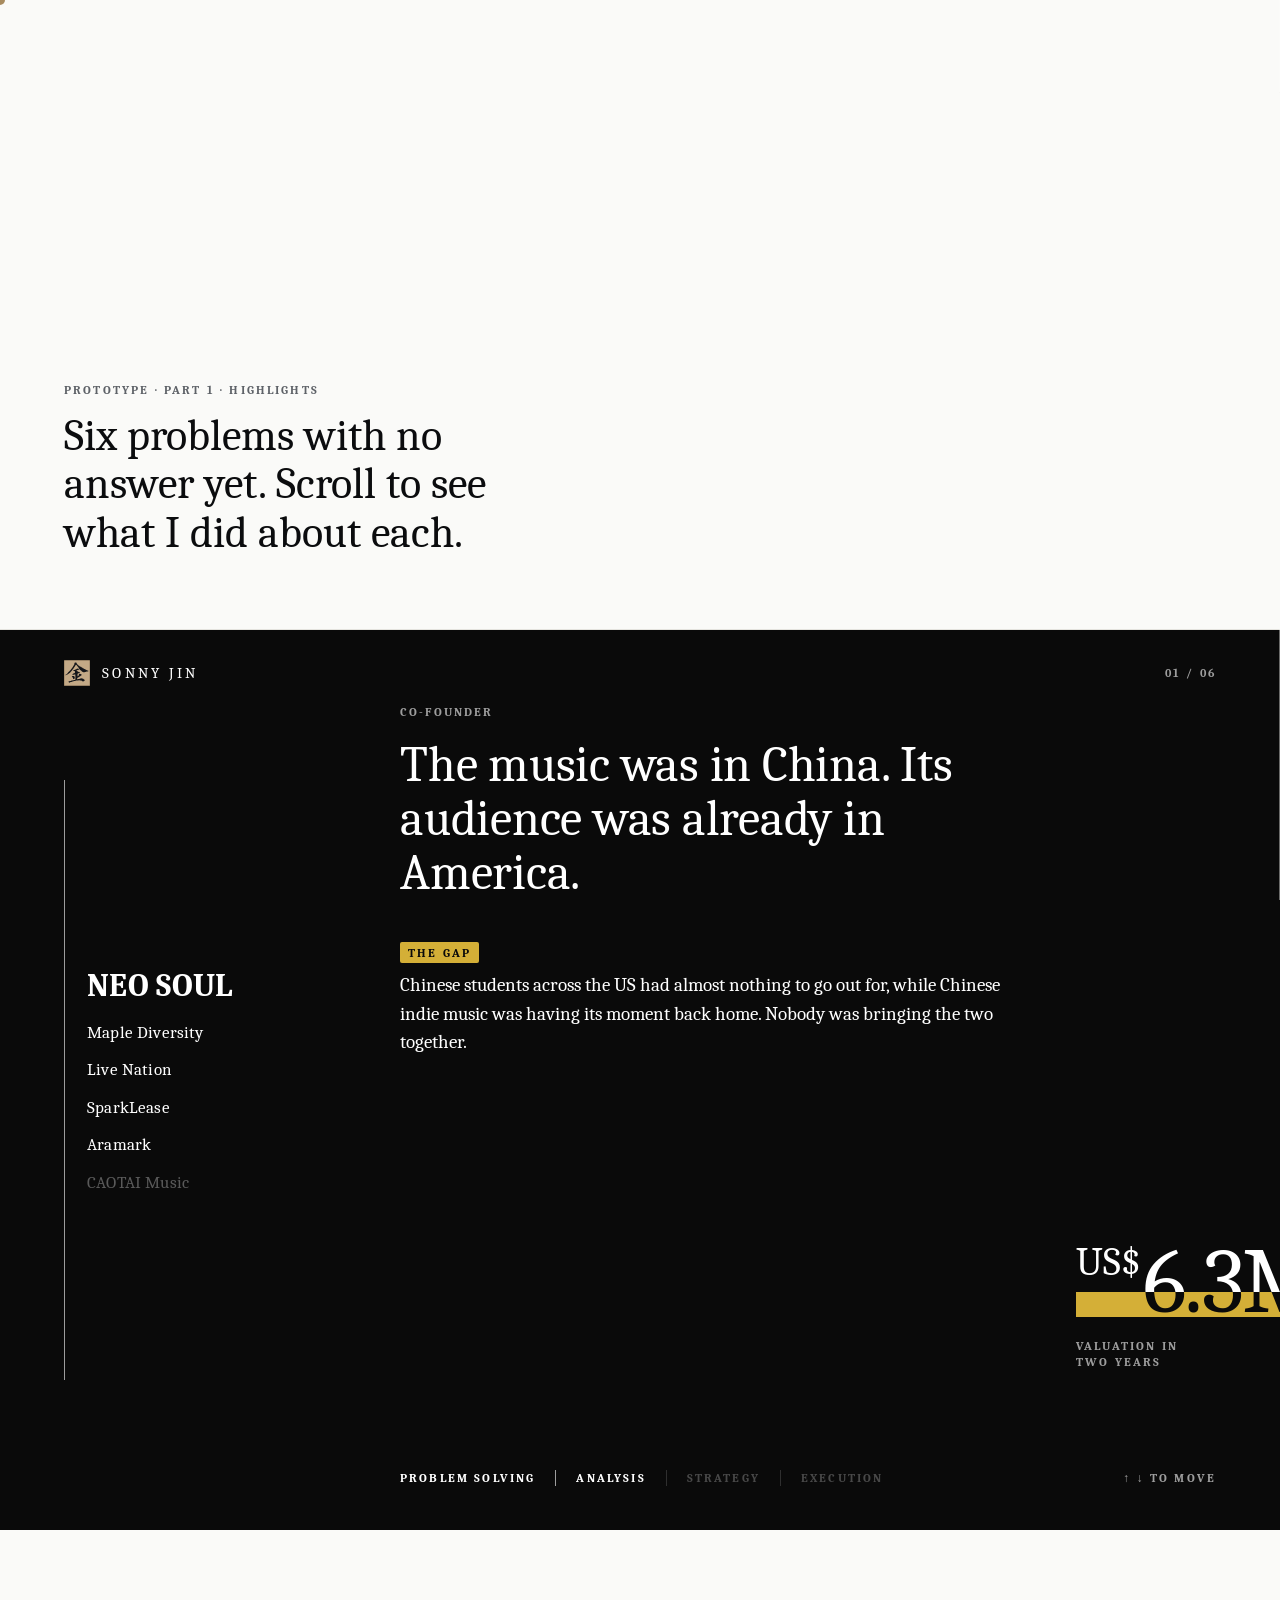
==== design/highlights.html @ 83d4d5f6 "Add build spec, approved prototypes and brand book SPEC.md is the handoff for the v2 build. design/ " ====
<!DOCTYPE html>
<html lang="en"><head><meta charset="utf-8"><meta name="viewport" content="width=device-width,initial-scale=1">
<title>Sonny Jin · Highlights prototype</title>
<style>
@font-face{font-family:Cal;src:url(../fonts/Caladea-Regular.woff2) format("woff2");font-weight:400}
@font-face{font-family:Cal;src:url(../fonts/Caladea-Bold.woff2) format("woff2");font-weight:700}
@font-face{font-family:Kai;src:url(../fonts/LXGWWenKai-sub.woff2) format("woff2")}
:root{--paper:#FAFAF8;--ink:#0B0C0E;--muted:#5E6268;--line:#E4E3DE;--champ:#C3A986;--champ-deep:#A88B5F;
  --bg:#0A0A0A;--fg:#fff;--soft:rgba(255,255,255,.62);--acc:#D4AF37;--accText:#D4AF37;--ease:cubic-bezier(.2,.8,.2,1)}
*{box-sizing:border-box;min-width:0}
html,body{margin:0}
body{background:var(--paper);color:var(--ink);font:16px/1.55 Cal,Georgia,serif;cursor:none}
.caps{font:700 12px/16px Cal;letter-spacing:.18em;text-transform:uppercase}
a{color:inherit}

/* intro strip, so the entry into the highlights can be felt */
.intro{height:70vh;display:flex;flex-direction:column;justify-content:flex-end;padding:0 64px 72px;border-bottom:1px solid var(--line)}
.intro p{margin:0;color:var(--muted)} .intro h2{margin:14px 0 0;font:400 44px/1.1 Cal;max-width:22ch}

/* pinned highlights */
#hl{position:relative;height:1800vh}
.stage{position:sticky;top:0;height:100vh;overflow:hidden;background:var(--bg);color:var(--fg);transition:background .6s var(--ease),color .6s var(--ease)}
.top{position:absolute;left:64px;right:64px;top:30px;display:flex;justify-content:space-between;align-items:center;z-index:3}
.top .brand{display:flex;gap:12px;align-items:center;text-decoration:none}
.top .brand img{width:26px;height:26px} .top .brand span{font:400 15px Cal;letter-spacing:.22em}
.top .count{color:var(--soft)}
.rail{position:absolute;left:64px;top:0;bottom:0;width:270px;display:flex;flex-direction:column;justify-content:center;gap:18px;padding-left:22px;border-left:1px solid var(--soft);margin:150px 0 150px}
.rail button{all:unset;cursor:none;font:400 17px/1.15 Cal;letter-spacing:.01em;opacity:.32;transition:font-size .5s var(--ease),opacity .5s var(--ease);transform-origin:left center}
.rail button.on{opacity:1;font-size:32px;font-weight:700}
.cn{font-family:Kai;font-weight:400;font-size:.82em;letter-spacing:.06em}
.rail button:hover{opacity:.75} .rail button.on:hover{opacity:1}
.body{position:absolute;left:400px;right:64px;top:0;bottom:0}
.story{position:absolute;inset:0;display:grid;grid-template-columns:minmax(0,620px) 1fr;column-gap:56px;align-content:center;padding:96px 0 120px;opacity:0;visibility:hidden;transition:opacity .45s var(--ease),visibility .45s}
.story.on{opacity:1;visibility:visible}
.role{color:var(--soft);margin:0 0 18px;white-space:nowrap}
.hook{margin:0 0 40px;font:400 50px/1.08 Cal;letter-spacing:-.005em}
.beat{margin:0 0 22px;opacity:0;transform:translateY(24px);transition:opacity .6s var(--ease),transform .6s var(--ease)}
.beat.on{opacity:1;transform:none}
.beat .caps{display:inline-block;margin-bottom:8px;background:var(--acc);color:var(--chipText);padding:3px 8px 2px;border-radius:2px;transition:background .6s var(--ease),color .6s var(--ease)}
.beat p{margin:0;font-size:19px;line-height:1.5;max-width:60ch}
.ev{all:unset;cursor:none;display:flex;align-items:center;gap:18px;margin-top:10px;padding:10px 18px 10px 10px;border:1px solid var(--soft);border-radius:2px;opacity:0;transform:translateY(12px);transition:opacity .6s var(--ease) .15s,transform .6s var(--ease) .15s,border-color .3s,background .3s}
.ev.on{opacity:1;transform:none}
.ev .th{display:flex;padding-left:4px}
.ev .th img{width:54px;height:54px;object-fit:cover;border-radius:2px;box-shadow:0 0 0 2px var(--bg);margin-left:-16px;transition:transform .45s var(--ease),margin .45s var(--ease)}
.ev .th img:first-child{margin-left:0;transform:rotate(-6deg)} .ev .th img:nth-child(2){transform:rotate(3deg)} .ev .th img:nth-child(3){transform:rotate(-2deg)}
.ev:hover .th img{margin-left:6px;transform:none} .ev:hover .th img:first-child{margin-left:0}
.ev .tx{display:flex;flex-direction:column;gap:6px}
.ev .go{align-self:flex-start;background:var(--acc);color:var(--chipText);padding:4px 10px 3px;border-radius:2px}
.ev .go .ar{display:inline-block;transition:transform .3s var(--ease)} .ev:hover .go .ar{transform:translateX(5px)}
.ev .ct{font-size:14px;color:var(--soft)}
.ev:hover{border-color:var(--acc)}
.num{align-self:end;padding-bottom:62px;opacity:0;transition:opacity .6s var(--ease)}
.num.on{opacity:1}
.num b{display:block;font:400 clamp(72px,7.2vw,116px)/.9 Cal;letter-spacing:-.02em;color:var(--accText);white-space:nowrap}
.num b small{font-size:.42em;letter-spacing:0;margin-right:.06em;vertical-align:.95em}
.ar{font-family:Arial,Helvetica,sans-serif;font-weight:400}
.num b{display:inline-block!important;background:linear-gradient(transparent 62%,var(--acc) 62%,var(--acc) 92%,transparent 92%)}
.num b>span{display:inline-block;background:linear-gradient(var(--accText) 62%,var(--chipText) 62%,var(--chipText) 92%,var(--accText) 92%);-webkit-background-clip:text;background-clip:text;color:transparent}
.num .caps{display:block;margin-top:14px;color:var(--soft)}
.abil{position:absolute;left:400px;bottom:44px;display:flex;z-index:2}
.abil span{padding:0 20px;border-left:1px solid var(--soft);opacity:.25;transition:opacity .5s var(--ease)}
.abil span:first-child{padding-left:0;border-left:0}
.abil span i{font-style:normal;padding-bottom:4px;border-bottom:2px solid transparent;transition:border-color .5s var(--ease)}
.abil span.lit{opacity:1} .abil span.lit i{border-color:var(--acc)}
.hint{position:absolute;right:64px;bottom:44px;color:var(--soft)}

/* summary */
.summary{min-height:100vh;padding:120px 64px 80px;display:flex;flex-direction:column;justify-content:center}
.summary h2{margin:0;font:400 56px/1.05 Cal}
.summary .sub{margin:16px 0 56px;color:var(--muted);font-size:19px}
.grid{display:grid;grid-template-columns:230px repeat(6,130px);row-gap:22px;align-items:center}
.grid .h{color:var(--muted)} .grid .c{display:flex;justify-content:center}
.dot{width:14px;height:14px;border:1px solid var(--champ-deep);border-radius:2px;transform:scale(.4);opacity:0;transition:transform .5s var(--ease),opacity .5s var(--ease)}
.dot.f{background:var(--champ)}
.summary.in .dot{transform:none;opacity:1}
.bridge{padding:160px 64px;border-top:1px solid var(--line);font:400 40px/1.2 Cal}
.bridge span{display:block;color:var(--muted)}

/* evidence panel */
.scrim{position:fixed;inset:0;background:rgba(0,0,0,.4);opacity:0;visibility:hidden;transition:opacity .45s var(--ease),visibility .45s;z-index:20}
.panel{position:fixed;top:0;right:0;bottom:0;width:62vw;background:var(--paper);color:var(--ink);transform:translateX(100%);transition:transform .45s var(--ease);z-index:21;overflow-y:auto;overscroll-behavior:contain}
body.open .scrim{opacity:1;visibility:visible} body.open .panel{transform:none}
.ph{position:sticky;top:0;background:var(--paper);display:flex;justify-content:space-between;align-items:center;padding:28px 48px;border-bottom:1px solid var(--line);z-index:2}
.ph .t{display:flex;gap:14px;align-items:baseline} .ph .t span{color:var(--muted)}
.x{all:unset;cursor:none;font:400 28px/1 Cal;padding:4px 8px}
.pb{padding:16px 48px 64px}
.item{margin-top:36px}
.band{display:flex;align-items:center;gap:14px;margin-bottom:14px}
.band .chip{padding:5px 10px;border-radius:2px}
.band .note{color:var(--muted);font-size:15px}
.strip{display:flex;gap:12px;overflow-x:auto;padding-bottom:10px;scrollbar-width:thin}
.strip button{all:unset;cursor:none;flex:none;height:230px;background:#eee}
.strip img{height:100%;width:auto;display:block;transition:opacity .3s}
.strip button:hover img{opacity:.85}
.spot{display:grid;grid-template-columns:1fr 1fr;gap:12px}
.spot iframe{width:100%;height:152px;border:0;border-radius:12px}
.press{display:flex;justify-content:space-between;align-items:center;border:1px solid var(--line);padding:22px 24px;text-decoration:none}
.press b{font:400 22px Cal} .press span{color:var(--muted)}
.press:hover{border-color:var(--ink)}
.summ{font-size:18px;max-width:60ch;margin:0}
.lb{position:fixed;inset:0;background:rgba(8,8,9,.94);z-index:30;display:none;align-items:center;justify-content:center}
.lb.on{display:flex}
.lb img{max-width:82vw;max-height:80vh;display:block}
.lb .cap{position:absolute;left:0;right:0;bottom:36px;text-align:center;color:#cfcfcf}
.lb button{all:unset;cursor:none;position:absolute;color:#fff;font:400 34px Cal;padding:16px}
.lb .p{left:28px;top:50%} .lb .n{right:28px;top:50%} .lb .c{right:28px;top:20px}

.cur{position:fixed;left:0;top:0;width:10px;height:10px;margin:-5px 0 0 -5px;border-radius:50%;background:var(--cc,var(--champ-deep));pointer-events:none;z-index:40;transition:width .25s,height .25s,margin .25s,background .25s,border .25s}
.cur.big{width:44px;height:44px;margin:-22px 0 0 -22px;background:transparent;border:1px solid var(--cc,var(--champ-deep))}
@media (prefers-reduced-motion:reduce){*{transition:none!important} body{cursor:auto} .cur{display:none} .rail button,.x,.ev,.strip button,.lb button{cursor:pointer}}
@media (hover:none){body{cursor:auto} .cur{display:none}}
</style></head><body>

<section class="intro"><p class="caps">Prototype · Part 1 · Highlights</p><h2>Six problems with no answer yet. Scroll to see what I did about each.</h2></section>

<section id="hl">
  <div class="stage" id="stage">
    <div class="top"><a class="brand" href="#"><img src="../seal.svg" alt=""><span>SONNY JIN</span></a><span class="count caps" id="count">01 / 05</span></div>
    <nav class="rail" id="rail" aria-label="Highlights"></nav>
    <div class="body" id="body"></div>
    <div class="abil caps" id="abil"></div>
    <div class="hint caps"><span class="ar">↑ ↓</span> to move</div>
  </div>
</section>

<section class="summary" id="summary">
  <p class="caps" style="color:var(--muted);margin:0 0 18px">Highlights, in sum</p>
  <h2>Proven, six times.</h2>
  <p class="sub">Every ability on this page is backed by at least three of the stories above.</p>
  <div class="grid" id="grid"></div>
</section>
<section class="bridge"><span>That's the highlights.</span>Here's the whole road.</section>

<div class="scrim" id="scrim"></div>
<aside class="panel" id="panel" aria-label="Evidence"><div class="ph"><div class="t"><b class="caps" id="pt"></b><span class="caps">Evidence</span></div><button class="x" id="x" aria-label="Close">×</button></div><div class="pb" id="pb"></div></aside>
<div class="lb" id="lb"><img id="lbi" alt=""><div class="cap caps" id="lbc"></div><button class="p" id="lbp" aria-label="Previous">←</button><button class="n" id="lbn" aria-label="Next">→</button><button class="c" id="lbx" aria-label="Close">×</button></div>
<div class="cur" id="cur" aria-hidden="true"></div>

<script>
const AB=['Problem solving','Analysis','Strategy','Execution'];
const H=[
{id:'neo-soul',name:'NEO SOUL',role:'Co-founder',t:{bg:'#0A0A0A',fg:'#FFFFFF',soft:'rgba(255,255,255,.6)',acc:'#D4AF37',accText:'#FFFFFF',chipText:'#0A0A0A'},
 hook:'The music was in China. Its audience was already in America.',
 gap:'Chinese students across the US had almost nothing to go out for, while Chinese indie music was having its moment back home. Nobody was bringing the two together.',
 move:'We brought the artists to American stages and built each tour city by city. There was no market data, so I built forecasting and pricing models from streaming, social and box office benchmarks to pick venues, size cities and price tickets.',
 res:'19 concerts, forecasts within 5%. US$600K in revenue, US$250K raised, and a US$6.3M valuation in two years.',
 num:{pre:'US$',to:6.3,dec:1,suf:'M',label:'Valuation in two years'},ab:[0,1,3],
 ev:[{t:'Times Square · #NextNeoSoulArtist',note:'Our billboard poll on who to bring over next',img:['neosoul/timessquare-1','neosoul/timessquare-2']},
     {t:'Posters',img:['neosoul/poster-hyukoh','neosoul/poster-dmob','neosoul/poster-hhh','neosoul/poster-madi','neosoul/poster-sdy','neosoul/poster-sunset']},
     {t:'Venues',note:'19 concerts across the US',img:['neosoul/mayan','neosoul/wilbur','neosoul/wilbur-stage','neosoul/regency','neosoul/royale','neosoul/chicago']}]},
{id:'maple',name:'Maple Diversity',role:'Strategic Partnerships Manager',t:{bg:'#09090B',fg:'#FFFFFF',soft:'rgba(255,255,255,.6)',acc:'#FF6B2C',accText:'#FFFFFF',chipText:'#09090B'},
 hook:'IKEA knew Canada. It didn’t yet know every Canadian.',
 gap:'Big brands were missing multicultural Canada, and Maple needed new clients to grow.',
 move:'I turned NielsenIQ, Vividata and Statistics Canada data into pitches for 11 brands, and automated prospecting so my time went into proposals.',
 res:'I signed IKEA and Tissot myself. Revenue grew 14% year over year, and a rebuilt vendor pipeline cut localization costs by 25%.',
 num:{pre:'+',to:14,dec:0,suf:'%',label:'Revenue, year over year'},ab:[1,2,3],
 ev:[{t:'IKEA',c:['#0058A3','#FFDB00'],note:'Signed by Sonny',img:['maple/ikea']},
     {t:'Tissot',c:['#E1251B','#FFFFFF'],note:'Signed by Sonny',img:['maple/tissot-1','maple/tissot-2']},
     {t:'Listerine',c:['#00857C','#FFFFFF'],note:'New project from an existing client',img:['maple/listerine']}]},
{id:'live-nation',name:'Live Nation',role:'Team Lead, Strategy Consultant',t:{bg:'#E21836',fg:'#FFFFFF',soft:'rgba(255,255,255,.75)',acc:'#000000',accText:'#FFFFFF',chipText:'#FFFFFF'},
 hook:'Seven of us. Seven reports. One roadmap the client kept.',
 gap:'Live Nation wanted growth in markets it hadn’t entered yet. What stood in the way had not been mapped.',
 move:'I brought Live Nation on as a client and led a team of seven through the diagnosis: industry, business model, organization, execution.',
 res:'A seven-year, multi-scenario roadmap projecting 36.8% CAGR in untapped markets. The client adopted it.',
 num:{pre:'',to:36.8,dec:1,suf:'%',label:'CAGR projected, untapped markets'},ab:[0,1,2],
 ev:[{t:'The engagement',note:'Covers only; the full reports stay with the client',img:['livenation/team-1','livenation/team-2'],
      text:'Seven reports across industry trends, business model, organizational structure and execution capability, ending in a seven-year growth roadmap with multiple scenarios.'}]},
{id:'sparklease',name:'SparkLease',role:'Product Marketing Manager',t:{bg:'#FAFAFA',fg:'#1F1F1F',soft:'rgba(31,31,31,.58)',acc:'#FABB00',accText:'#1F1F1F',chipText:'#1F1F1F'},
 hook:'Carmakers didn’t need another website. They needed shelf space.',
 gap:'SparkLease reached 100,000+ active users a year, with nothing packaged for the carmakers who wanted to reach them.',
 move:'I grew organic leads with SEO and AI search optimization, then turned the site’s screen space into a tiered product for OEMs and their dealers.',
 res:'Leads up 19% a month on average, top five on Google across 5 keyword groups. Seven cold pitches to BMW’s agency, Mercedes‑Benz and GM brands; three made the shortlist.',
 num:{pre:'+',to:19,dec:0,suf:'%',label:'Organic leads, month over month'},ab:[0,2,3],
 ev:[{t:'Search growth',img:['sparklease/seo-traffic','sparklease/seo-rankings']},
     {t:'The product',note:'Screen space, packaged and tiered',img:['sparklease/listing-insert','sparklease/boost']},
     {t:'OEM pitches',img:['sparklease/polestar','sparklease/alfa-romeo','sparklease/lotus','sparklease/fiat','sparklease/ford-cn']}]},
{id:'aramark',name:'Aramark',role:'Program Marketing Manager · Complete Purchasing Services, an Aramark company',t:{bg:'#EB002A',fg:'#FFFFFF',soft:'rgba(255,255,255,.75)',acc:'#FFFFFF',accText:'#FFFFFF',chipText:'#EB002A'},
 hook:'Same events, every month. Planned from memory, every time.',
 gap:'We ran online and in-person events for 2 B2B programs serving 500+ client accounts. The events repeated, but there was no SOP. Every step lived in someone\u2019s memory.',
 move:'The events were cookie cutter, so I made them repeatable. I built an automated project management system in Smartsheet: enter the event date, and every action item appears with its own due date.',
 res:'Coordination time fell by more than half, and every new event started from the same plan.',
 num:{pre:'',to:50,dec:0,suf:'%+',label:'Less coordination time'},ab:[0,3],
 ev:[{t:'Event photos',note:'Photos to come',img:[]}]},
{id:'caotai',name:'CAOTAI Music',role:'Artist Operations Manager',t:{bg:'#000000',fg:'#FFFFFF',soft:'rgba(255,255,255,.6)',acc:'#C3A986',accText:'#FFFFFF',chipText:'#14161A'},
 hook:'From a Beijing label to SXSW and The New York Times.',
 gap:'2021. Stages were closed, and a small Beijing label needed its artists heard outside China.',
 move:'I ran content across platforms, plus festivals, distribution and brand partnerships.',
 res:'One artist grew to 45,000 fans in five months. Our artists reached the top 5% of NetEase’s indie chart, played SXSW 2021, and got their own story in The New York Times.',
 num:{pre:'',to:45,dec:0,suf:'K',label:'Fans in five months'},ab:[2,3],
 ev:[{t:'SXSW 2021',img:['caotai/sxsw-lineup','caotai/sxsw-session','caotai/sxsw-stage'],
      press:{o:'The New York Times',y:'2021',h:'https://www.nytimes.com/2021/03/22/arts/music/sxsw-music-festival.html'}},
     {t:'Releases',spot:['album/0hivH5g3UEx0sGSFIekNgn','album/3KJUv82FN4NRtWYbzW1eCf','track/2iHypimlBjipsM87Ssa2Mj','album/6rgJm6sg7XhwKISDlQdduT','album/1wDFR8JIFUnkwrC5q0w2j6'],img:['caotai/cover-horse','caotai/cover-milkyway','caotai/cover-sea']},
     {t:'Virtual concerts',img:['caotai/virtual-1','caotai/virtual-2','caotai/virtual-3']},
     {t:'Festivals and tour',img:['caotai/festival-stage','caotai/festival-set','caotai/hainan-fw','caotai/shanghai-fw','caotai/shanghai-fw-2','caotai/tour','caotai/radio']}]}
];
const $=id=>document.getElementById(id), N=H.length;
const stage=$('stage'),rail=$('rail'),body=$('body'),abil=$('abil'),hl=$('hl');
const reduce=matchMedia('(prefers-reduced-motion: reduce)').matches;

function thumbs(h){const a=h.ev.flatMap(e=>e.img||[]);const pick=h.ev.map(e=>(e.img||[])[0]).filter(Boolean);for(const x of a){if(pick.length>=3)break;if(!pick.includes(x))pick.push(x)}return pick.slice(0,3)}
function count(h){return h.ev.reduce((n,e)=>n+(e.img||[]).length+(e.spot||[]).length+(e.press?1:0),0)}
H.forEach((h,i)=>{
  const b=document.createElement('button');b.innerHTML=h.name+(h.cn?` <span class="cn" lang="zh-Hans">${h.cn}</span>`:'');b.onclick=()=>go(i);rail.appendChild(b);
  const s=document.createElement('article');s.className='story';s.id=h.id;
  s.innerHTML=`<div><p class="role caps">${h.role}</p><h2 class="hook">${h.hook}</h2>
   <div class="beat"><span class="caps">The gap</span><p>${h.gap}</p></div>
   <div class="beat"><span class="caps">The move</span><p>${h.move}</p></div>
   <div class="beat"><span class="caps">The result</span><p>${h.res}</p></div>
   <button class="ev" data-i="${i}"><span class="th">${thumbs(h).map(t=>`<img src="../img/${t}.webp" alt="">`).join('')}</span><span class="tx"><span class="go caps">See the work <span class="ar">→</span></span><span class="ct">${count(h)?count(h)+' pieces · '+h.ev.map(e=>e.t.split(' · ')[0]).join(', '):'Event photos coming soon'}</span></span></button></div>
   <div class="num"><b><span>${h.num.pre==='US$'?'<small>US$</small>':h.num.pre}<em style="font-style:normal">0</em>${h.num.suf}</span></b><span class="caps">${h.num.label}</span></div>`;
  body.appendChild(s);
});
AB.forEach(a=>{const s=document.createElement('span');s.innerHTML=`<i>${a}</i>`;abil.appendChild(s)});
const stories=[...body.children],btns=[...rail.children],tags=[...abil.children];

let cur=-1,counted=new Set();
function theme(h){const r=stage.style;r.setProperty('--chipText',h.t.chipText);r.setProperty('--bg',h.t.bg);r.setProperty('--fg',h.t.fg);r.setProperty('--soft',h.t.soft);r.setProperty('--acc',h.t.acc);r.setProperty('--accText',h.t.accText);document.body.style.setProperty('--cc',h.t.fg==='#FFFFFF'?h.t.acc:h.t.fg)}
function countUp(i){
  if(counted.has(i))return;counted.add(i);const h=H[i],el=stories[i].querySelector('.num em');
  if(reduce){el.textContent=h.num.to.toFixed(h.num.dec);return}
  const t0=performance.now(),d=1200;
  (function f(t){const k=Math.min(1,(t-t0)/d),e=1-Math.pow(1-k,3);el.textContent=(h.num.to*e).toFixed(h.num.dec);if(k<1)requestAnimationFrame(f)})(t0);
}
function update(){
  const r=hl.getBoundingClientRect(),span=hl.offsetHeight-innerHeight;
  const p=Math.min(.9999,Math.max(0,-r.top/span)),seg=p*N,i=Math.floor(seg),l=seg-i;
  const inside=r.top<=0&&r.bottom>=innerHeight;
  if(i!==cur){cur=i;theme(H[i]);stories.forEach((s,k)=>s.classList.toggle('on',k===i));btns.forEach((b,k)=>b.classList.toggle('on',k===i));
    $('count').textContent=String(i+1).padStart(2,'0')+' / 0'+N;if(inside)history.replaceState(null,'','#'+H[i].id)}
  const beats=stories[i].querySelectorAll('.beat'),stepOn=[l>=0||true,l>.25,l>.5];
  beats.forEach((b,k)=>b.classList.toggle('on',stepOn[k]));
  stories[i].querySelector('.ev').classList.toggle('on',stepOn[2]);
  const nm=stories[i].querySelector('.num');nm.classList.toggle('on',stepOn[2]);if(stepOn[2])countUp(i);
  tags.forEach((t,k)=>t.classList.toggle('lit',stepOn[1]&&H[i].ab.includes(k)));
  if(p>.995||r.bottom<innerHeight*1.2) inSum();
  document.body.style.setProperty('--cc',inside?(H[i].t.fg==='#FFFFFF'?H[i].t.acc:H[i].t.fg):'#A88B5F');
}
function go(i,beat=0){const span=hl.offsetHeight-innerHeight;scrollTo({top:hl.offsetTop+span*(i+beat)/N+2,behavior:reduce?'auto':'smooth'})}
addEventListener('scroll',update,{passive:true});addEventListener('resize',update);

/* summary grid */
const g=$('grid');g.innerHTML='<span></span>'+H.map(h=>`<span class="h" style="text-align:center;font-size:16px">${h.full||h.name}</span>`).join('');
AB.forEach((a,k)=>{g.insertAdjacentHTML('beforeend',`<span class="caps">${a}</span>`+H.map((h,i)=>`<span class="c"><i class="dot${h.ab.includes(k)?' f':''}" style="transition-delay:${(k*5+i)*40}ms"></i></span>`).join(''))});
function inSum(){$('summary').classList.add('in')}
new IntersectionObserver(e=>{if(e[0].isIntersecting)inSum()},{threshold:.35}).observe($('summary'));

/* keyboard */
addEventListener('keydown',e=>{
  if(document.body.classList.contains('open')){if(e.key==='Escape'){lb.classList.contains('on')?closeLb():closeP()}
    if(lb.classList.contains('on')){if(e.key==='ArrowRight')step(1);if(e.key==='ArrowLeft')step(-1)}return}
  const r=hl.getBoundingClientRect();if(!(r.top<=1&&r.bottom>=innerHeight-1))return;
  if(['ArrowDown','j'].includes(e.key)&&cur<N-1){e.preventDefault();go(cur+1)}
  if(['ArrowUp','k'].includes(e.key)&&cur>0){e.preventDefault();go(cur-1)}
});

/* evidence panel */
const panel=$('panel'),pb=$('pb'),lb=$('lb');let gal=[],gi=0;
function openP(i){const h=H[i];$('pt').textContent=h.name;gal=[];
  pb.innerHTML=h.ev.map(it=>{
    const band=it.c?`<span class="chip caps" style="background:${it.c[0]};color:${it.c[1]}">${it.t}</span>`:`<span class="caps">${it.t}</span>`;
    const imgs=(it.img||[]).map(s=>{gal.push({s,t:it.t});return `<button data-g="${gal.length-1}" aria-label="Open image"><img loading="lazy" src="../img/${s}.webp" alt="${it.t}"></button>`}).join('');
    return `<div class="item"><div class="band">${band}${it.note?`<span class="note">${it.note}</span>`:''}</div>
      ${it.text?`<p class="summ">${it.text}</p><div style="height:16px"></div>`:''}
      ${it.spot?`<div class="spot">${it.spot.map(s=>`<iframe loading="lazy" src="https://open.spotify.com/embed/${s}?theme=0" allow="encrypted-media" title="Spotify"></iframe>`).join('')}</div><div style="height:16px"></div>`:''}
      ${imgs?`<div class="strip">${imgs}</div>`:''}
      ${it.press?`<div style="height:16px"></div><a class="press" href="${it.press.h}" target="_blank" rel="noopener"><b>${it.press.o}</b><span class="caps">${it.press.y} · Read <span class="ar">↗</span></span></a>`:''}</div>`}).join('');
  pb.querySelectorAll('[data-g]').forEach(b=>b.onclick=()=>openLb(+b.dataset.g));
  bindCur(pb);panel.scrollTop=0;document.body.classList.add('open');history.replaceState(null,'','#'+h.id+'/evidence')}
function closeP(){document.body.classList.remove('open');history.replaceState(null,'','#'+H[cur].id)}
body.addEventListener('click',e=>{const b=e.target.closest('.ev');if(b)openP(+b.dataset.i)});
$('x').onclick=closeP;$('scrim').onclick=closeP;
function openLb(i){gi=i;showLb();lb.classList.add('on')}
function showLb(){$('lbi').src='../img/'+gal[gi].s+'.webp';$('lbc').textContent=gal[gi].t+' · '+(gi+1)+' / '+gal.length}
function step(d){gi=(gi+d+gal.length)%gal.length;showLb()}
function closeLb(){lb.classList.remove('on')}
$('lbp').onclick=()=>step(-1);$('lbn').onclick=()=>step(1);$('lbx').onclick=closeLb;

/* cursor */
const cc=$('cur');addEventListener('pointermove',e=>{cc.style.transform=`translate(${e.clientX}px,${e.clientY}px)`});
function bindCur(root){root.querySelectorAll('a,button').forEach(a=>{a.addEventListener('pointerenter',()=>cc.classList.add('big'));a.addEventListener('pointerleave',()=>cc.classList.remove('big'))})}
bindCur(document);

/* deep link */
const m=location.hash.slice(1).split('/');const di=H.findIndex(h=>h.id===m[0]);
if(di>=0){requestAnimationFrame(()=>{scrollTo(0,hl.offsetTop+(hl.offsetHeight-innerHeight)*(di+.6)/N);update();if(m[1]==='evidence')openP(di)})}
update();
</script>
</body></html>
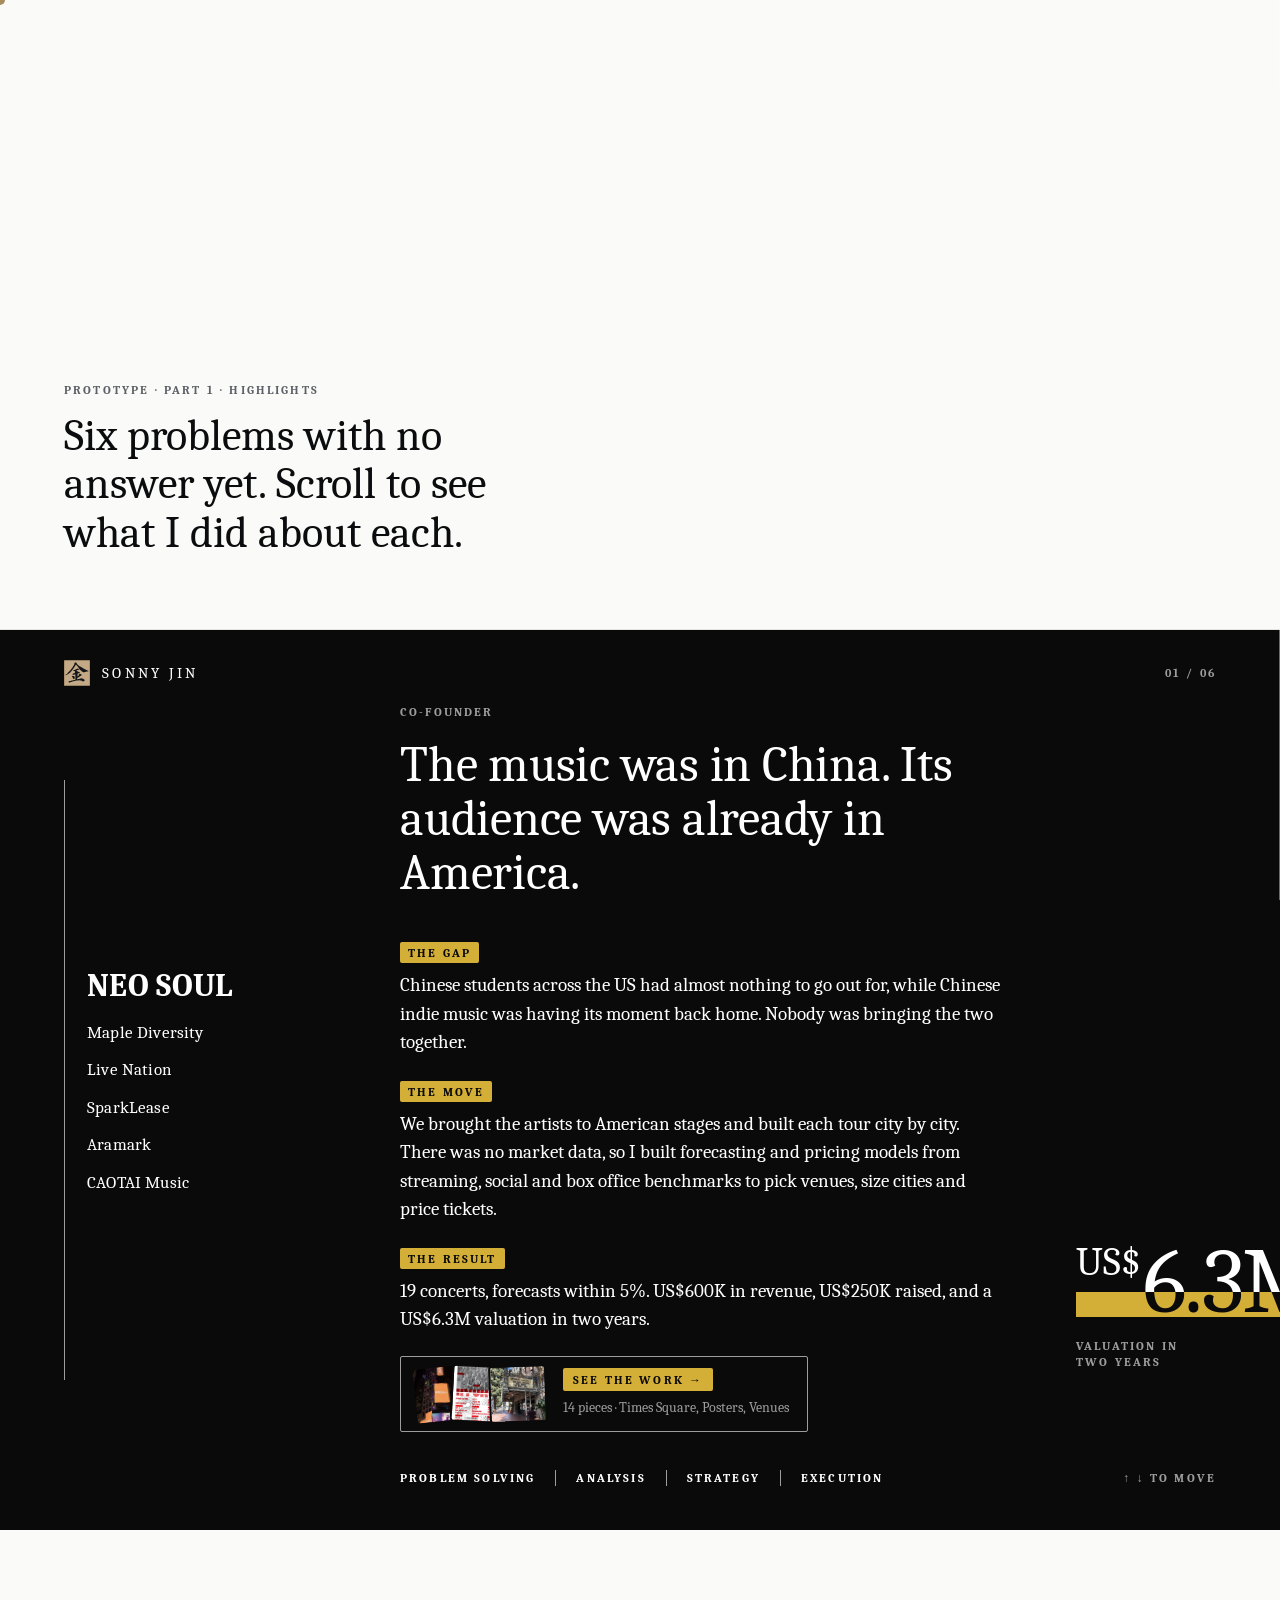
==== commit b4279ea8: "Aramark result: 50th anniversary trade show Co-Authored-By: Claude Opus 5.5 <noreply@anthropic.com> " ====
--- a/design/highlights.html
+++ b/design/highlights.html
@@ -178,9 +178,9 @@
  hook:'Same events, every month. Planned from memory, every time.',
  gap:'We ran online and in-person events for 2 B2B programs serving 500+ client accounts. The events repeated, but there was no SOP. Every step lived in someone\u2019s memory.',
  move:'The events were cookie cutter, so I made them repeatable. I built an automated project management system in Smartsheet: enter the event date, and every action item appears with its own due date.',
- res:'Coordination time fell by more than half, and every new event started from the same plan.',
+ res:'Coordination time fell by more than half, and every new event started from the same plan. For our 50th anniversary, I helped put clients and the brands we represented in one room, with a trade show to make business happen.',
  num:{pre:'',to:50,dec:0,suf:'%+',label:'Less coordination time'},ab:[0,3],
- ev:[{t:'Event photos',note:'Photos to come',img:[]}]},
+ ev:[{t:'50th anniversary · Vancouver',note:'At River Rock Casino Resort: our clients, the brands we represented and a trade show in one room',img:['aramark/anniversary-50']}]},
 {id:'caotai',name:'CAOTAI Music',role:'Artist Operations Manager',t:{bg:'#000000',fg:'#FFFFFF',soft:'rgba(255,255,255,.6)',acc:'#C3A986',accText:'#FFFFFF',chipText:'#14161A'},
  hook:'From a Beijing label to SXSW and The New York Times.',
  gap:'2021. Stages were closed, and a small Beijing label needed its artists heard outside China.',
@@ -206,7 +206,7 @@
    <div class="beat"><span class="caps">The gap</span><p>${h.gap}</p></div>
    <div class="beat"><span class="caps">The move</span><p>${h.move}</p></div>
    <div class="beat"><span class="caps">The result</span><p>${h.res}</p></div>
-   <button class="ev" data-i="${i}"><span class="th">${thumbs(h).map(t=>`<img src="../img/${t}.webp" alt="">`).join('')}</span><span class="tx"><span class="go caps">See the work <span class="ar">→</span></span><span class="ct">${count(h)?count(h)+' pieces · '+h.ev.map(e=>e.t.split(' · ')[0]).join(', '):'Event photos coming soon'}</span></span></button></div>
+   <button class="ev" data-i="${i}"><span class="th">${thumbs(h).map(t=>`<img src="../img/${t}.webp" alt="">`).join('')}</span><span class="tx"><span class="go caps">See the work <span class="ar">→</span></span><span class="ct">${count(h)?count(h)+(count(h)===1?' piece · ':' pieces · ')+h.ev.map(e=>e.t.split(' · ')[0]).join(', '):'Event photos coming soon'}</span></span></button></div>
    <div class="num"><b><span>${h.num.pre==='US$'?'<small>US$</small>':h.num.pre}<em style="font-style:normal">0</em>${h.num.suf}</span></b><span class="caps">${h.num.label}</span></div>`;
   body.appendChild(s);
 });
